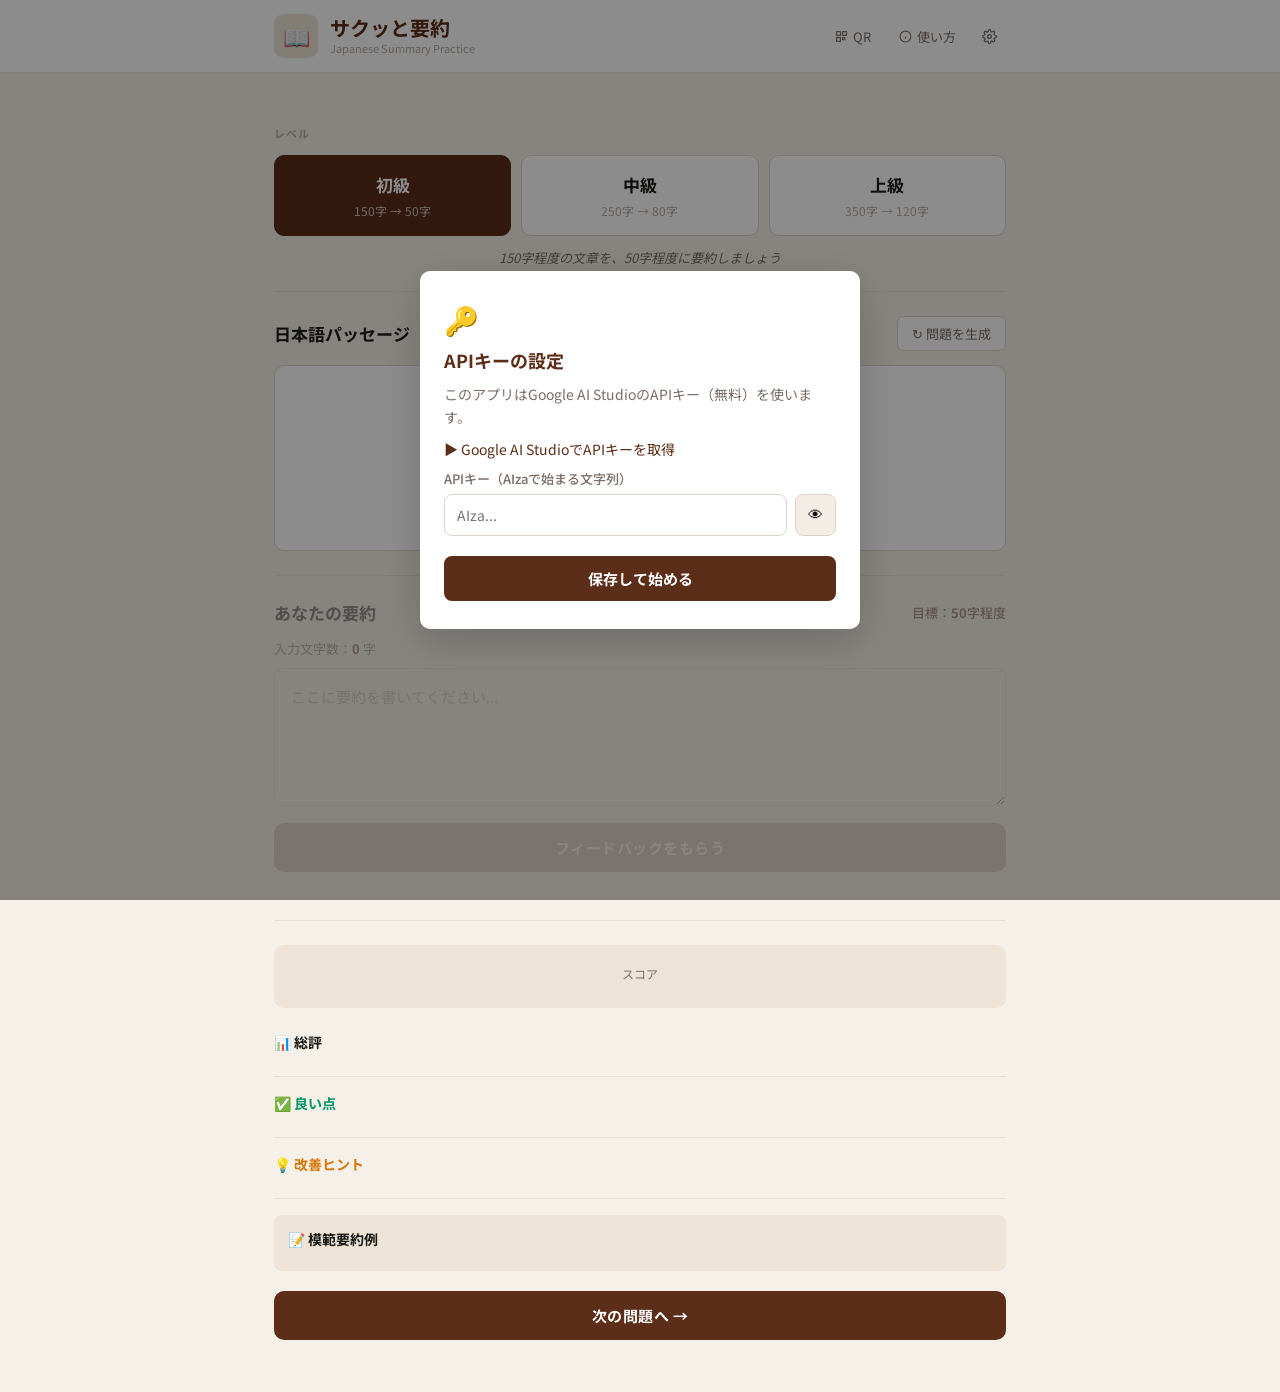
==== index.html @ ede41b96 "Initial commit: サクッと要約 Japanese summary practice app - Student reads AI-generated Japanese passage, " ====
<!DOCTYPE html>
<html lang="ja">
<head>
  <meta charset="UTF-8">
  <meta name="viewport" content="width=device-width, initial-scale=1.0">
  <meta name="theme-color" content="#5C2D18">
  <title>サクッと要約</title>
  <link rel="manifest" href="summary-manifest.json">
  <link rel="preconnect" href="https://fonts.googleapis.com">
  <link rel="preconnect" href="https://fonts.gstatic.com" crossorigin>
  <link href="https://fonts.googleapis.com/css2?family=Noto+Sans+JP:wght@400;500;700&display=swap" rel="stylesheet">
  <link rel="stylesheet" href="summary.css">
</head>
<body>

  <!-- ========== APIキー設定モーダル ========== -->
  <div id="apiKeyModal" class="modal-overlay">
    <div class="modal">
      <div class="modal-icon">🔑</div>
      <h2>APIキーの設定</h2>
      <p>このアプリはGoogle AI StudioのAPIキー（無料）を使います。</p>
      <p><a href="https://aistudio.google.com/app/apikey" target="_blank" rel="noopener">
        ▶ Google AI StudioでAPIキーを取得
      </a></p>
      <div class="form-group">
        <label for="apiKeyInput">APIキー（AIzaで始まる文字列）</label>
        <div class="input-row">
          <input type="password" id="apiKeyInput" placeholder="AIza..." autocomplete="off" spellcheck="false">
          <button id="toggleKeyBtn" class="icon-btn">👁</button>
        </div>
      </div>
      <button id="saveApiKeyBtn" class="modal-save-btn">保存して始める</button>
    </div>
  </div>

  <!-- ========== 使い方モーダル ========== -->
  <div id="guideModal" class="modal-overlay hidden">
    <div class="modal">
      <h2>📖 要約のコツ</h2>
      <div class="guide-list">
        <div class="guide-item">
          <span class="num">1</span>
          <div>
            <strong>メインアイデアを見つける</strong>
            <p>文章全体で一番伝えたいことは何かを考えましょう。</p>
          </div>
        </div>
        <div class="guide-item">
          <span class="num">2</span>
          <div>
            <strong>自分の言葉で書く</strong>
            <p>元の文章をそのままコピーせず、言い換えて書きましょう。</p>
          </div>
        </div>
        <div class="guide-item">
          <span class="num">3</span>
          <div>
            <strong>目標字数を意識する</strong>
            <p>余分な情報は省き、簡潔にまとめましょう。</p>
          </div>
        </div>
        <div class="guide-item">
          <span class="num">4</span>
          <div>
            <strong>フィードバックを活かす</strong>
            <p>模範要約例と比べて、次の練習に活かしましょう。</p>
          </div>
        </div>
      </div>
      <button id="closeGuideBtn" class="modal-save-btn">閉じる</button>
    </div>
  </div>

  <!-- ========== ヘッダー ========== -->
  <header class="app-header">
    <div class="header-inner">
      <div class="header-left">
        <div class="app-icon-wrap">📖</div>
        <div>
          <h1 class="app-name">サクッと要約</h1>
          <p class="app-sub">Japanese Summary Practice</p>
        </div>
      </div>
      <nav class="header-nav">
        <a href="summary-qr.html" class="nav-link">
          <svg width="13" height="13" viewBox="0 0 24 24" fill="none" stroke="currentColor" stroke-width="2">
            <rect x="3" y="3" width="7" height="7"/><rect x="14" y="3" width="7" height="7"/>
            <rect x="3" y="14" width="7" height="7"/><rect x="14" y="14" width="4" height="4"/>
          </svg>
          QR
        </a>
        <button id="guideBtn" class="nav-link">
          <svg width="13" height="13" viewBox="0 0 24 24" fill="none" stroke="currentColor" stroke-width="2">
            <circle cx="12" cy="12" r="10"/>
            <line x1="12" y1="16" x2="12" y2="12"/>
            <line x1="12" y1="8" x2="12.01" y2="8"/>
          </svg>
          使い方
        </button>
        <button id="settingsBtn" class="nav-icon-btn" title="APIキー設定">
          <svg width="15" height="15" viewBox="0 0 24 24" fill="none" stroke="currentColor" stroke-width="2">
            <circle cx="12" cy="12" r="3"/>
            <path d="M19.4 15a1.65 1.65 0 0 0 .33 1.82l.06.06a2 2 0 0 1-2.83 2.83l-.06-.06a1.65 1.65 0 0 0-1.82-.33 1.65 1.65 0 0 0-1 1.51V21a2 2 0 0 1-4 0v-.09A1.65 1.65 0 0 0 9 19.4a1.65 1.65 0 0 0-1.82.33l-.06.06a2 2 0 0 1-2.83-2.83l.06-.06A1.65 1.65 0 0 0 4.68 15a1.65 1.65 0 0 0-1.51-1H3a2 2 0 0 1 0-4h.09A1.65 1.65 0 0 0 4.6 9a1.65 1.65 0 0 0-.33-1.82l-.06-.06a2 2 0 0 1 2.83-2.83l.06.06A1.65 1.65 0 0 0 9 4.68a1.65 1.65 0 0 0 1-1.51V3a2 2 0 0 1 4 0v.09a1.65 1.65 0 0 0 1 1.51 1.65 1.65 0 0 0 1.82-.33l.06-.06a2 2 0 0 1 2.83 2.83l-.06.06A1.65 1.65 0 0 0 19.4 9a1.65 1.65 0 0 0 1.51 1H21a2 2 0 0 1 0 4h-.09a1.65 1.65 0 0 0-1.51 1z"/>
          </svg>
        </button>
      </nav>
    </div>
    <!-- セッションスコアバー -->
    <div id="scoreBar" class="score-bar hidden">
      <div class="score-stats">
        <span id="practiceCount">0回練習</span>
        <span id="avgScore">平均 — / 5</span>
      </div>
      <div id="scoreDots" class="score-dots"></div>
    </div>
  </header>

  <!-- ========== メイン ========== -->
  <main class="app-main">

    <!-- レベル設定 -->
    <section class="app-section">
      <p class="section-label">レベル</p>
      <div class="level-grid">
        <button class="level-btn active" data-level="basic">
          <span class="lv-name">初級</span>
          <span class="lv-info">150字 → 50字</span>
        </button>
        <button class="level-btn" data-level="middle">
          <span class="lv-name">中級</span>
          <span class="lv-info">250字 → 80字</span>
        </button>
        <button class="level-btn" data-level="advanced">
          <span class="lv-name">上級</span>
          <span class="lv-info">350字 → 120字</span>
        </button>
      </div>
      <p id="levelDesc" class="level-desc">150字程度の文章を、50字程度に要約しましょう</p>
    </section>

    <hr class="section-divider">

    <!-- 日本語パッセージ -->
    <section class="app-section">
      <div class="section-header">
        <h2 class="section-title">日本語パッセージ</h2>
        <button id="generateBtn" class="action-btn">↻ 問題を生成</button>
      </div>

      <!-- 空の状態 -->
      <div id="emptyState" class="empty-state">
        <div class="empty-icon">📖</div>
        <p>「問題を生成」ボタンを押して練習を始めましょう</p>
      </div>

      <!-- パッセージ本文 -->
      <div id="passageBox" class="passage-box hidden">
        <p id="passageText" class="passage-text"></p>
        <div class="passage-footer">
          <span id="passageCharBadge" class="char-badge">— 字</span>
        </div>
      </div>
    </section>

    <hr class="section-divider">

    <!-- あなたの要約 -->
    <section id="summarySection" class="app-section faded">
      <div class="section-header">
        <h2 class="section-title">あなたの要約</h2>
        <span class="target-info">目標：<strong id="targetChars">50</strong>字程度</span>
      </div>
      <div class="wc-row">入力文字数：<strong id="summaryCharCount">0</strong> 字</div>
      <textarea
        id="summaryInput"
        class="main-textarea"
        rows="4"
        placeholder="ここに要約を書いてください..."
        disabled></textarea>
      <button id="feedbackBtn" class="summarize-btn" disabled>
        フィードバックをもらう
      </button>
    </section>

    <!-- ローディング -->
    <div id="loadingArea" class="loading-area hidden">
      <div class="spinner"></div>
      <p id="loadingMsg">生成中...</p>
    </div>

    <!-- フィードバック -->
    <section id="feedbackSection" class="app-section hidden">
      <hr class="section-divider">

      <div id="scoreDisplay" class="score-display">
        <div class="score-label-txt">スコア</div>
        <div id="starDisplay" class="stars"></div>
        <div id="scoreValue" class="score-value"></div>
      </div>

      <div class="fb-section">
        <div class="fb-label">📊 総評</div>
        <p id="fbOverall"></p>
      </div>
      <div class="fb-section good">
        <div class="fb-label">✅ 良い点</div>
        <p id="fbGood"></p>
      </div>
      <div class="fb-section improve">
        <div class="fb-label">💡 改善ヒント</div>
        <p id="fbImprove"></p>
      </div>
      <div class="fb-section model">
        <div class="fb-label">📝 模範要約例</div>
        <p id="fbModel" class="model-answer"></p>
      </div>

      <button id="nextBtn" class="summarize-btn">次の問題へ →</button>
    </section>

  </main>

  <script src="summary.js"></script>
</body>
</html>
---- summary.css ----
/* ============================================================
   サクッと要約 — summary.css
   ============================================================ */

*, *::before, *::after { box-sizing: border-box; margin: 0; padding: 0; }

:root {
  --bg:           #F5F0E8;
  --primary:      #5C2D18;
  --primary-hover:#4A2412;
  --primary-light:#EDE3D6;
  --border:       #DDD4C8;
  --divider:      #E8E0D6;
  --text:         #1C1C1A;
  --text-sub:     #7A6E66;
  --text-hint:    #B5ACA4;
  --white:        #FFFFFF;
  --radius:       10px;
  --shadow-modal: 0 12px 40px rgba(0,0,0,.18);
}

body {
  font-family: 'Noto Sans JP', sans-serif;
  background: var(--bg);
  color: var(--text);
  min-height: 100vh;
  display: flex;
  flex-direction: column;
}

/* ── モーダル ────────────────────────────────── */
.modal-overlay {
  position: fixed; inset: 0;
  background: rgba(0,0,0,.45);
  display: flex; align-items: center; justify-content: center;
  z-index: 900; padding: 20px;
}
.modal-overlay.hidden { display: none; }

.modal {
  background: var(--white); border-radius: var(--radius);
  padding: 28px 24px; max-width: 440px; width: 100%;
  box-shadow: var(--shadow-modal);
}
.modal-icon { font-size: 28px; margin-bottom: 8px; }
.modal h2   { font-size: 18px; font-weight: 700; margin-bottom: 10px; color: var(--primary); }
.modal p    { font-size: 14px; color: var(--text-sub); line-height: 1.65; margin-bottom: 8px; }
.modal a    { color: var(--primary); text-decoration: none; }
.modal a:hover { text-decoration: underline; }

.form-group { margin-bottom: 16px; }
.form-group label {
  display: block; font-size: 13px; font-weight: 500;
  color: var(--text-sub); margin-bottom: 6px;
}
.input-row { display: flex; gap: 8px; }
.input-row input {
  flex: 1; padding: 10px 12px;
  border: 1px solid var(--border); border-radius: 8px;
  font-family: inherit; font-size: 14px; outline: none;
  transition: border-color .15s; background: var(--white);
}
.input-row input:focus {
  border-color: var(--primary);
  box-shadow: 0 0 0 3px rgba(92,45,24,.12);
}
.icon-btn {
  background: #F3EDE6; border: 1px solid var(--border);
  border-radius: 8px; padding: 0 12px; cursor: pointer; font-size: 15px;
}
.icon-btn:hover { background: var(--primary-light); }

.modal-save-btn {
  width: 100%; padding: 12px;
  background: var(--primary); color: var(--white);
  border: none; border-radius: 8px;
  font-family: inherit; font-size: 15px; font-weight: 700;
  cursor: pointer; transition: background .15s; margin-top: 4px;
}
.modal-save-btn:hover { background: var(--primary-hover); }

/* ガイド */
.guide-list { display: flex; flex-direction: column; gap: 14px; margin: 16px 0 20px; }
.guide-item { display: flex; gap: 12px; align-items: flex-start; }
.guide-item .num {
  flex-shrink: 0; width: 24px; height: 24px;
  background: var(--primary-light); color: var(--primary);
  border-radius: 50%; display: flex; align-items: center; justify-content: center;
  font-weight: 700; font-size: 12px;
}
.guide-item strong { display: block; font-size: 14px; margin-bottom: 3px; }
.guide-item p { font-size: 13px; margin-bottom: 0; }

/* ── ヘッダー ────────────────────────────────── */
.app-header {
  background: var(--white);
  border-bottom: 1px solid var(--divider);
}
.header-inner {
  max-width: 780px; margin: 0 auto;
  padding: 14px 24px;
  display: flex; align-items: center; justify-content: space-between;
}
.header-left { display: flex; align-items: center; gap: 12px; }
.app-icon-wrap {
  width: 44px; height: 44px;
  background: var(--primary-light); border-radius: 10px;
  display: flex; align-items: center; justify-content: center;
  font-size: 22px; flex-shrink: 0;
}
.app-name { font-size: 20px; font-weight: 700; color: var(--primary); line-height: 1.2; }
.app-sub  { font-size: 11px; color: var(--text-hint); }

.header-nav { display: flex; align-items: center; gap: 4px; }
.nav-link {
  display: inline-flex; align-items: center; gap: 5px;
  padding: 6px 12px;
  background: transparent; border: none;
  font-family: inherit; font-size: 13px; color: var(--text-sub);
  cursor: pointer; border-radius: 6px; text-decoration: none;
  transition: background .15s, color .15s;
}
.nav-link:hover { background: var(--primary-light); color: var(--primary); }
.nav-icon-btn {
  display: flex; align-items: center; justify-content: center;
  width: 34px; height: 34px;
  background: transparent; border: none; border-radius: 6px;
  color: var(--text-sub); cursor: pointer;
  transition: background .15s, color .15s;
}
.nav-icon-btn:hover { background: var(--primary-light); color: var(--primary); }

/* スコアバー */
.score-bar {
  max-width: 780px; margin: 0 auto;
  padding: 10px 24px 12px;
  border-top: 1px solid var(--divider);
  display: flex; align-items: center; gap: 16px; flex-wrap: wrap;
}
.score-bar.hidden { display: none; }
.score-stats { display: flex; gap: 16px; font-size: 13px; color: var(--text-sub); }
.score-dots  { display: flex; gap: 5px; flex-wrap: wrap; }
.dot {
  width: 26px; height: 26px; border-radius: 50%;
  display: flex; align-items: center; justify-content: center;
  font-size: 12px; font-weight: 700; color: #fff;
}
.dot-5 { background: #059669; }
.dot-4 { background: #10B981; }
.dot-3 { background: #F59E0B; }
.dot-2 { background: #EF4444; }
.dot-1 { background: #991B1B; }

/* ── メイン ──────────────────────────────────── */
.app-main {
  flex: 1; max-width: 780px; width: 100%;
  margin: 0 auto; padding: 28px 24px;
  display: flex; flex-direction: column; gap: 0;
}

/* ── セクション ──────────────────────────────── */
.app-section { padding: 24px 0; }
.app-section.faded { opacity: .45; pointer-events: none; transition: opacity .3s; }
.app-section.faded.active { opacity: 1; pointer-events: auto; }

.section-divider { border: none; border-top: 1px solid var(--divider); margin: 0; }
.section-label {
  font-size: 11px; font-weight: 700; color: var(--text-hint);
  letter-spacing: .1em; text-transform: uppercase; margin-bottom: 14px;
}
.section-header {
  display: flex; justify-content: space-between; align-items: center;
  margin-bottom: 14px;
}
.section-title { font-size: 17px; font-weight: 700; color: var(--text); }

/* ── レベルグリッド ──────────────────────────── */
.level-grid {
  display: grid; grid-template-columns: repeat(3, 1fr);
  gap: 10px; margin-bottom: 12px;
}
.level-btn {
  background: var(--white); border: 1.5px solid var(--border);
  border-radius: var(--radius); padding: 16px 8px;
  cursor: pointer; font-family: inherit;
  display: flex; flex-direction: column; align-items: center; gap: 5px;
  transition: border-color .15s, background .15s;
}
.level-btn:hover { border-color: var(--primary); }
.level-btn.active { background: var(--primary); border-color: var(--primary); }
.lv-name { font-size: 17px; font-weight: 700; color: var(--text); }
.lv-info { font-size: 12px; color: var(--text-hint); }
.level-btn.active .lv-name { color: var(--white); }
.level-btn.active .lv-info { color: rgba(255,255,255,.7); }
.level-desc { font-size: 13px; color: var(--text-sub); text-align: center; font-style: italic; }

/* ── アクションボタン（小） ──────────────────── */
.action-btn {
  display: inline-flex; align-items: center; gap: 5px;
  padding: 7px 14px;
  background: var(--white); border: 1.5px solid var(--border);
  border-radius: 7px; font-family: inherit; font-size: 13px;
  color: var(--text-sub); cursor: pointer;
  transition: border-color .15s, color .15s, background .15s; white-space: nowrap;
}
.action-btn:hover { border-color: var(--primary); color: var(--primary); background: var(--primary-light); }
.action-btn:disabled { opacity: .4; cursor: not-allowed; }

/* ── 空の状態 ────────────────────────────────── */
.empty-state {
  background: var(--white); border: 1.5px solid var(--border);
  border-radius: var(--radius); padding: 48px 24px;
  display: flex; flex-direction: column; align-items: center; gap: 12px;
}
.empty-icon {
  width: 56px; height: 56px; background: var(--primary-light); border-radius: 50%;
  display: flex; align-items: center; justify-content: center; font-size: 24px;
}
.empty-state p { font-size: 14px; color: var(--text-hint); }

/* ── パッセージ ──────────────────────────────── */
.passage-box {
  background: var(--white); border: 1.5px solid var(--border);
  border-radius: var(--radius); padding: 20px;
}
.passage-box.hidden { display: none; }
.passage-text { font-size: 16px; line-height: 1.9; color: var(--text); }
.passage-footer { margin-top: 12px; display: flex; justify-content: flex-end; }
.char-badge {
  font-size: 12px; font-weight: 600; color: var(--primary);
  background: var(--primary-light); padding: 3px 10px; border-radius: 20px;
}

/* ── 要約入力 ────────────────────────────────── */
.target-info { font-size: 13px; color: var(--primary); font-weight: 500; }
.wc-row { font-size: 13px; color: var(--text-sub); margin-bottom: 10px; }
.wc-row strong { color: var(--primary); }

.main-textarea {
  width: 100%;
  background: var(--white); border: 1.5px solid var(--border);
  border-radius: var(--radius); padding: 14px 16px;
  font-family: inherit; font-size: 15px; line-height: 1.8;
  resize: vertical; outline: none; transition: border-color .15s;
  min-height: 110px; color: var(--text);
  margin-bottom: 12px;
}
.main-textarea:focus {
  border-color: var(--primary);
  box-shadow: 0 0 0 3px rgba(92,45,24,.1);
}
.main-textarea::placeholder { color: var(--text-hint); }
.main-textarea:disabled { background: var(--bg); cursor: not-allowed; }

/* ── 要約ボタン ──────────────────────────────── */
.summarize-btn {
  width: 100%; padding: 14px;
  background: var(--primary); color: var(--white);
  border: none; border-radius: var(--radius);
  font-family: inherit; font-size: 15px; font-weight: 700;
  cursor: pointer; transition: background .15s, transform .1s;
  letter-spacing: .03em;
}
.summarize-btn:hover:not(:disabled) {
  background: var(--primary-hover); transform: translateY(-1px);
}
.summarize-btn:disabled { opacity: .35; cursor: not-allowed; }

/* ── ローディング ────────────────────────────── */
.loading-area {
  display: flex; flex-direction: column; align-items: center;
  gap: 12px; padding: 32px 0;
}
.loading-area.hidden { display: none; }
.spinner {
  width: 36px; height: 36px;
  border: 3px solid var(--divider); border-top-color: var(--primary);
  border-radius: 50%; animation: spin .8s linear infinite;
}
@keyframes spin { to { transform: rotate(360deg); } }
.loading-area p { font-size: 14px; color: var(--text-sub); }

/* ── フィードバック ──────────────────────────── */
#feedbackSection .section-divider { margin-bottom: 24px; }

.score-display {
  text-align: center; padding: 20px 16px; border-radius: var(--radius);
  margin-bottom: 24px; background: var(--primary-light);
}
.score-label-txt { font-size: 12px; color: var(--text-sub); margin-bottom: 6px; }
.stars { font-size: 28px; margin-bottom: 4px; }
.score-value { font-size: 22px; font-weight: 700; color: var(--primary); }

.fb-section {
  margin-bottom: 16px; padding-bottom: 16px;
  border-bottom: 1px solid var(--divider);
}
.fb-section:last-of-type { border-bottom: none; margin-bottom: 20px; }
.fb-label { font-size: 14px; font-weight: 700; margin-bottom: 8px; }
.fb-section p { font-size: 14px; line-height: 1.75; color: var(--text-sub); }
.fb-section.good   .fb-label { color: #059669; }
.fb-section.improve .fb-label { color: #D97706; }
.fb-section.model {
  background: var(--primary-light); padding: 14px;
  border-radius: 8px; border-bottom: none;
}
.model-answer { font-size: 15px !important; color: var(--text) !important; font-style: italic; }

/* ── レスポンシブ ─────────────────────────────── */
@media (max-width: 520px) {
  .header-inner { padding: 12px 16px; }
  .score-bar    { padding: 8px 16px 10px; }
  .app-main     { padding: 20px 16px; }
  .app-name     { font-size: 17px; }
  .app-sub      { display: none; }
  .level-btn    { padding: 12px 4px; }
  .lv-name      { font-size: 15px; }
}
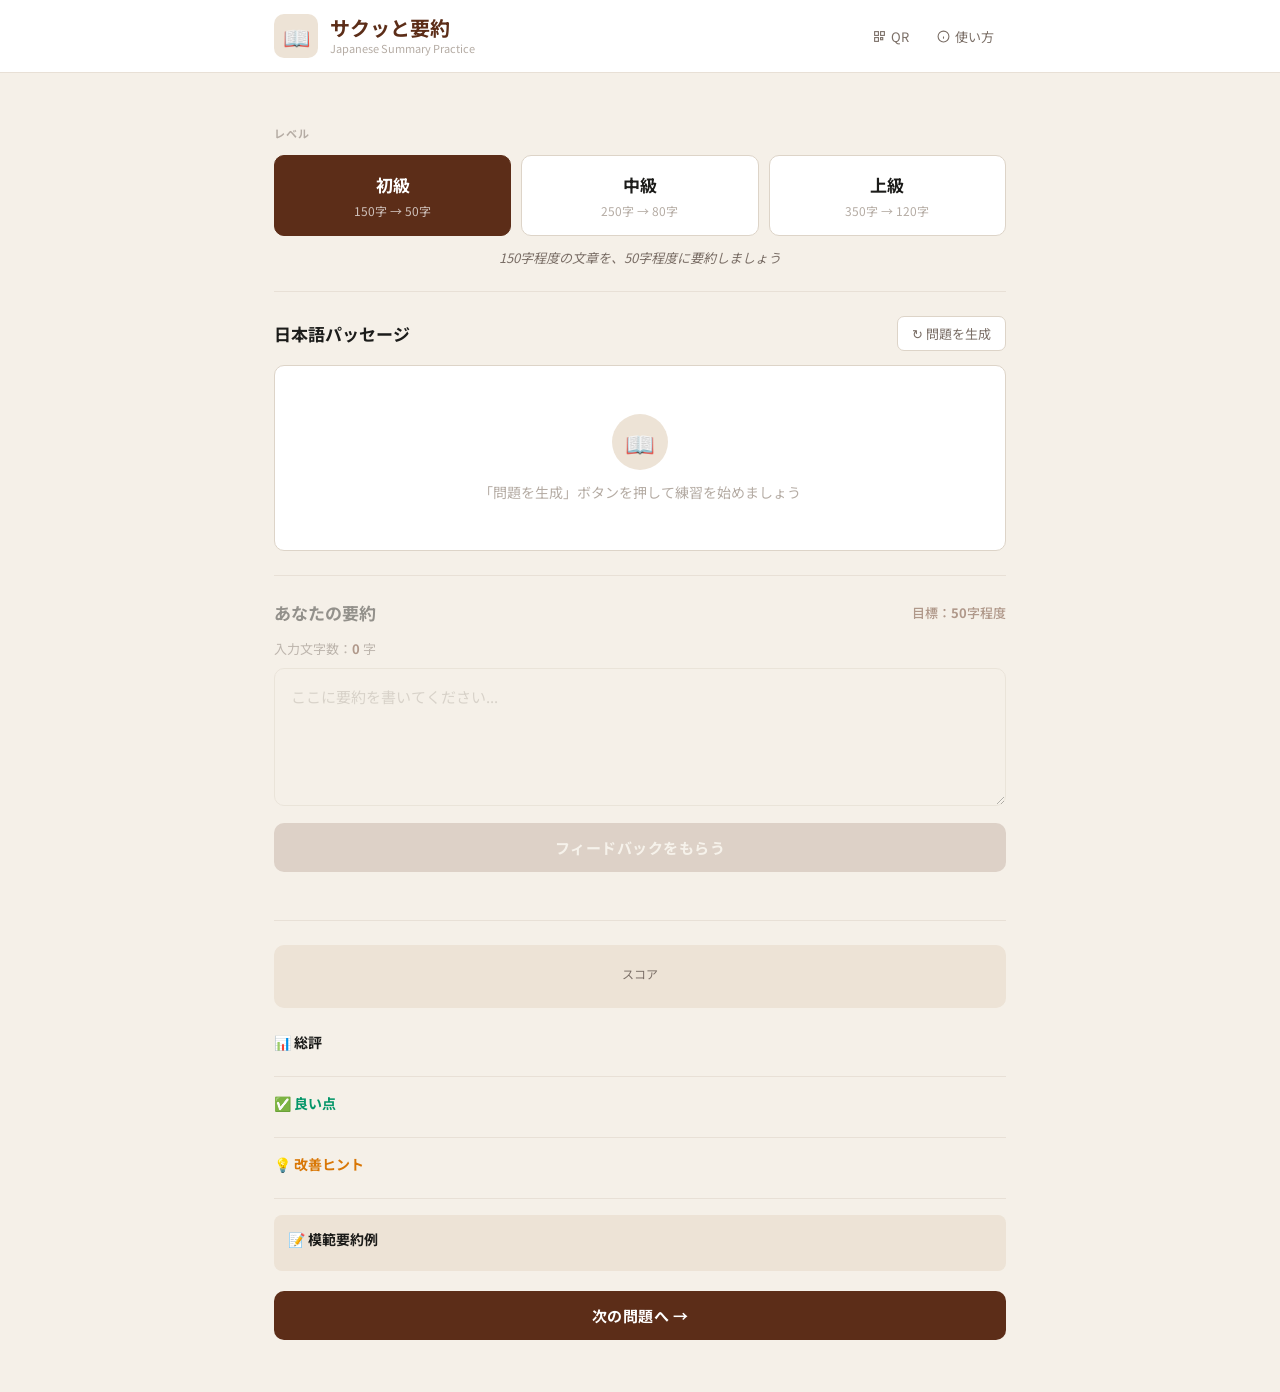
==== commit 9e7c999e: "Add Netlify serverless proxy to hide API key from students - netlify/functions/gemini.js: proxy that" ====
--- a/index.html
+++ b/index.html
@@ -13,25 +13,6 @@
 </head>
 <body>
 
-  <!-- ========== APIキー設定モーダル ========== -->
-  <div id="apiKeyModal" class="modal-overlay">
-    <div class="modal">
-      <div class="modal-icon">🔑</div>
-      <h2>APIキーの設定</h2>
-      <p>このアプリはGoogle AI StudioのAPIキー（無料）を使います。</p>
-      <p><a href="https://aistudio.google.com/app/apikey" target="_blank" rel="noopener">
-        ▶ Google AI StudioでAPIキーを取得
-      </a></p>
-      <div class="form-group">
-        <label for="apiKeyInput">APIキー（AIzaで始まる文字列）</label>
-        <div class="input-row">
-          <input type="password" id="apiKeyInput" placeholder="AIza..." autocomplete="off" spellcheck="false">
-          <button id="toggleKeyBtn" class="icon-btn">👁</button>
-        </div>
-      </div>
-      <button id="saveApiKeyBtn" class="modal-save-btn">保存して始める</button>
-    </div>
-  </div>
 
   <!-- ========== 使い方モーダル ========== -->
   <div id="guideModal" class="modal-overlay hidden">
@@ -82,7 +63,7 @@
         </div>
       </div>
       <nav class="header-nav">
-        <a href="summary-qr.html" class="nav-link">
+        <a href="qr.html" class="nav-link">
           <svg width="13" height="13" viewBox="0 0 24 24" fill="none" stroke="currentColor" stroke-width="2">
             <rect x="3" y="3" width="7" height="7"/><rect x="14" y="3" width="7" height="7"/>
             <rect x="3" y="14" width="7" height="7"/><rect x="14" y="14" width="4" height="4"/>
@@ -97,12 +78,6 @@
           </svg>
           使い方
         </button>
-        <button id="settingsBtn" class="nav-icon-btn" title="APIキー設定">
-          <svg width="15" height="15" viewBox="0 0 24 24" fill="none" stroke="currentColor" stroke-width="2">
-            <circle cx="12" cy="12" r="3"/>
-            <path d="M19.4 15a1.65 1.65 0 0 0 .33 1.82l.06.06a2 2 0 0 1-2.83 2.83l-.06-.06a1.65 1.65 0 0 0-1.82-.33 1.65 1.65 0 0 0-1 1.51V21a2 2 0 0 1-4 0v-.09A1.65 1.65 0 0 0 9 19.4a1.65 1.65 0 0 0-1.82.33l-.06.06a2 2 0 0 1-2.83-2.83l.06-.06A1.65 1.65 0 0 0 4.68 15a1.65 1.65 0 0 0-1.51-1H3a2 2 0 0 1 0-4h.09A1.65 1.65 0 0 0 4.6 9a1.65 1.65 0 0 0-.33-1.82l-.06-.06a2 2 0 0 1 2.83-2.83l.06.06A1.65 1.65 0 0 0 9 4.68a1.65 1.65 0 0 0 1-1.51V3a2 2 0 0 1 4 0v.09a1.65 1.65 0 0 0 1 1.51 1.65 1.65 0 0 0 1.82-.33l.06-.06a2 2 0 0 1 2.83 2.83l-.06.06A1.65 1.65 0 0 0 19.4 9a1.65 1.65 0 0 0 1.51 1H21a2 2 0 0 1 0 4h-.09a1.65 1.65 0 0 0-1.51 1z"/>
-          </svg>
-        </button>
       </nav>
     </div>
     <!-- セッションスコアバー -->
